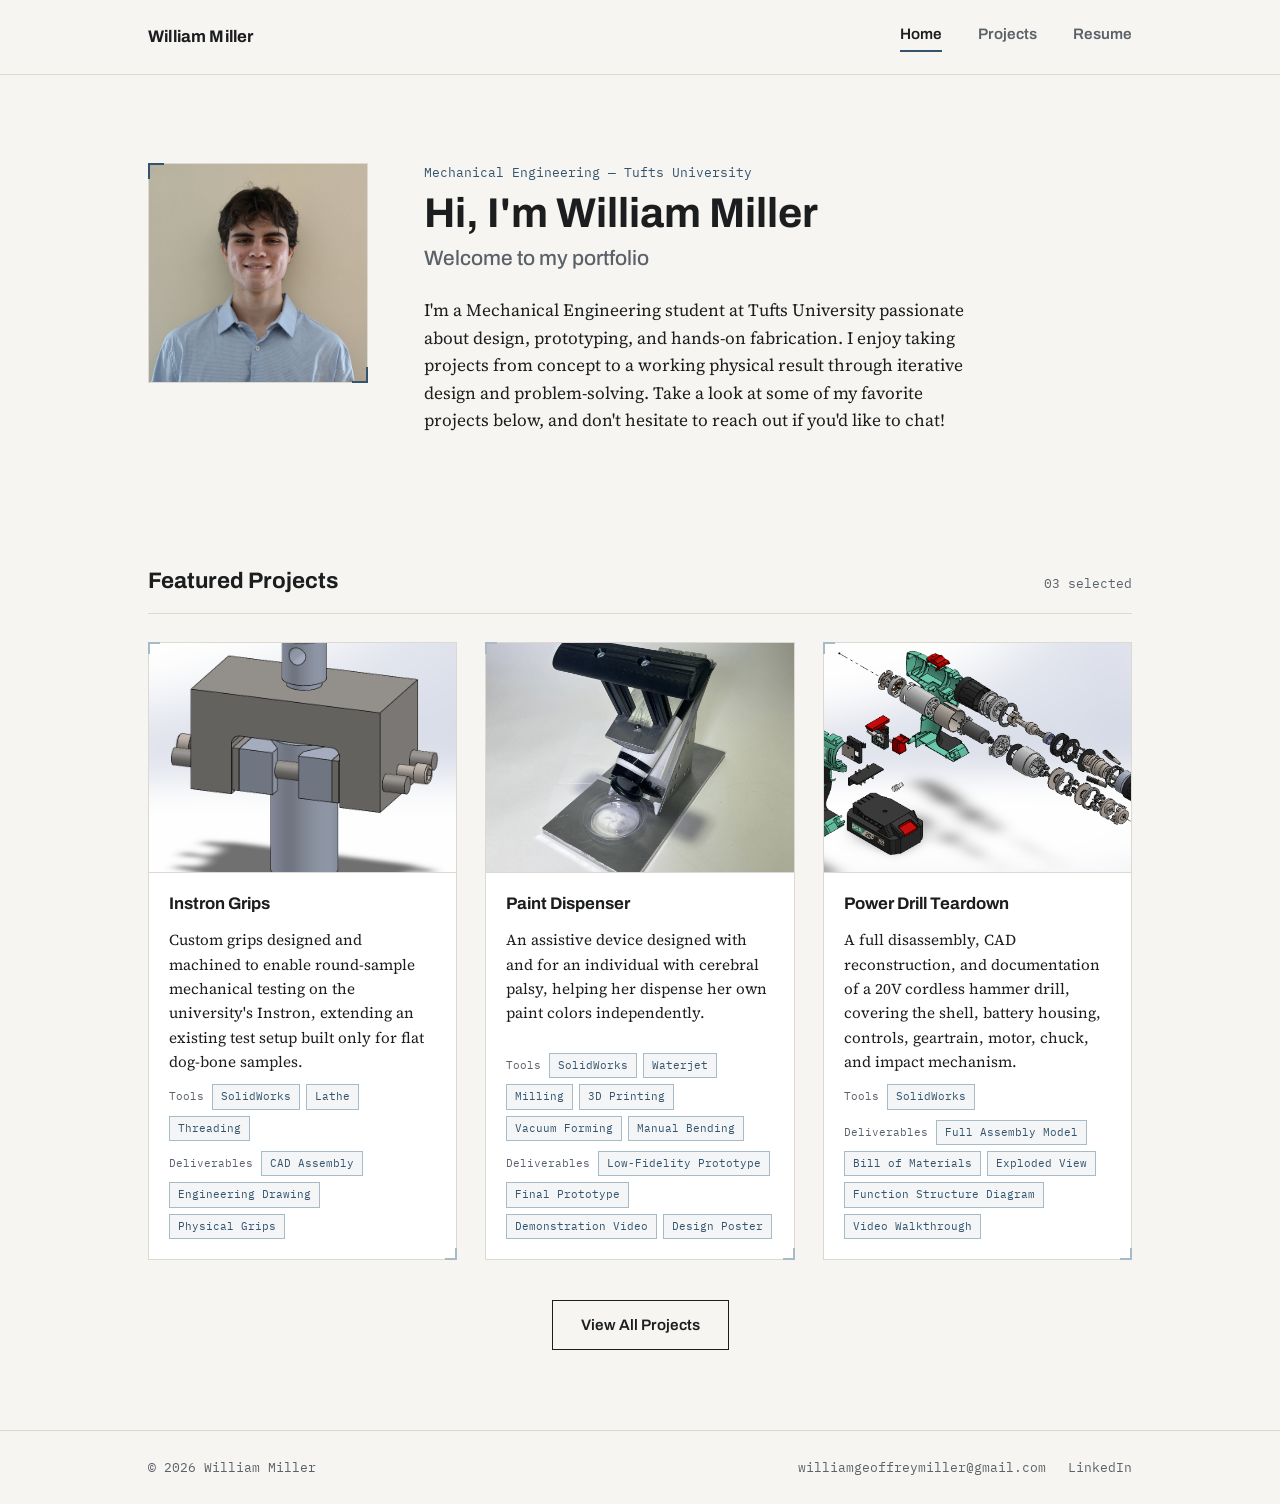
==== index.html @ 383c679b "move repo files to repo root" ====
<!DOCTYPE html>
<html lang="en">
<head>
<meta charset="UTF-8">
<meta name="viewport" content="width=device-width, initial-scale=1.0">
<title>William Miller — Mechanical Engineering Portfolio</title>

<!--
  ============================================================
  FONTS
  Two families, one job each:
  - Archivo (headings, nav, buttons)   — sturdy, geometric, reads like technical lettering
  - Source Serif 4 (body paragraphs)   — warm and easy to read in longer text
  - IBM Plex Mono (small labels/tags)  — used for "Tools" / "Deliverables" tags, so
    they read like callouts on an engineering drawing rather than decorative labels.
  ============================================================
-->
<link rel="preconnect" href="https://fonts.googleapis.com">
<link rel="preconnect" href="https://fonts.gstatic.com" crossorigin>
<link href="https://fonts.googleapis.com/css2?family=Archivo:wght@500;600;700&family=Source+Serif+4:opsz,wght@8..60,400;8..60,500&family=IBM+Plex+Mono:wght@500&display=swap" rel="stylesheet">

<!-- All page styling lives in styles.css, shared by every page on the site.
     Edit colors, fonts, or spacing there and it updates everywhere at once. -->
<link rel="stylesheet" href="styles.css">

</head>
<body>

  <!-- ============================================================
       NAV BAR — same block goes at the top of every page.
       Add class="active" to whichever link matches the current page.
       ============================================================ -->
  <header class="site-nav">
    <div class="wrap">
      <a class="name" href="index.html">William Miller</a>
      <nav>
        <a href="index.html" class="active">Home</a>
        <a href="projects.html">Projects</a>
        <a href="resume.html">Resume</a>
      </nav>
    </div>
  </header>

  <!-- ============================================================
       HERO SECTION
       ============================================================ -->
  <section class="hero">
    <div class="wrap hero-grid">

      <!-- HEADSHOT: replace the .headshot-placeholder div below with
           <img src="images/headshot.jpg" alt="William Miller"> once you
           have a photo, keeping it inside .headshot-box. -->
      <div class="headshot-box">
        <img src="images/site/headshot.jpg" alt="William Miller">
      </div>

      <div class="hero-text">
        <p class="eyebrow">Mechanical Engineering — Tufts University</p>
        <h1>Hi, I'm William Miller</h1>
        <h2>Welcome to my portfolio</h2>
        <p>
          I'm a Mechanical Engineering student at Tufts University passionate about
          design, prototyping, and hands-on fabrication. I enjoy taking projects from
          concept to a working physical result through iterative design and
          problem-solving. Take a look at some of my favorite projects below, and
          don't hesitate to reach out if you'd like to chat!
        </p>
      </div>

    </div>
  </section>

  <!-- ============================================================
       FEATURED PROJECTS
       Order: Instron Grips, Paint Dispenser, Power Drill Teardown.
       Each .card block below is self-contained — copy one to add
       a project, and reuse the exact same .card markup on the
       All Projects page.
       ============================================================ -->
  <section class="section">
    <div class="wrap">

      <div class="section-head">
        <h3>Featured Projects</h3>
        <span class="count">03 selected</span>
      </div>

      <div class="card-grid">

        <!-- CARD: Instron Grips -->
        <a class="card" href="project-instron-grips.html" style="text-decoration:none;">
          <div class="card-image"><img src="images/instron-grips/header-cad-assembly.png" alt="Instron Grips CAD assembly"></div>
          <div class="card-body">
            <h4>Instron Grips</h4>
            <p>Custom grips designed and machined to enable round-sample mechanical testing on the university's Instron, extending an existing test setup built only for flat dog-bone samples.</p>
            <div class="tag-row">
              <span class="tag-label">Tools</span>
              <span class="tag">SolidWorks</span>
              <span class="tag">Lathe</span>
              <span class="tag">Threading</span>
            </div>
            <div class="tag-row">
              <span class="tag-label">Deliverables</span>
              <span class="tag">CAD Assembly</span>
              <span class="tag">Engineering Drawing</span>
              <span class="tag">Physical Grips</span>
            </div>
          </div>
        </a>

        <!-- CARD: Paint Dispenser -->
        <a class="card" href="project-paint-dispenser.html" style="text-decoration:none;">
          <div class="card-image"><img src="images/paint-dispenser/header-final-product.jpg" alt="Assistive Paint Dispenser final product"></div>
          <div class="card-body">
            <h4>Paint Dispenser</h4>
            <p>An assistive device designed with and for an individual with cerebral palsy, helping her dispense her own paint colors independently.</p>
            <div class="tag-row">
              <span class="tag-label">Tools</span>
              <span class="tag">SolidWorks</span>
              <span class="tag">Waterjet</span>
              <span class="tag">Milling</span>
              <span class="tag">3D Printing</span>
              <span class="tag">Vacuum Forming</span>
              <span class="tag">Manual Bending</span>
            </div>
            <div class="tag-row">
              <span class="tag-label">Deliverables</span>
              <span class="tag">Low-Fidelity Prototype</span>
              <span class="tag">Final Prototype</span>
              <span class="tag">Demonstration Video</span>
              <span class="tag">Design Poster</span>
            </div>
          </div>
        </a>

        <!-- CARD: Power Drill Teardown -->
        <a class="card" href="project-power-drill-teardown.html" style="text-decoration:none;">
          <div class="card-image"><img src="images/power-drill-teardown/header-exploded-view-cad.png" alt="Power Drill Teardown exploded CAD view"></div>
          <div class="card-body">
            <h4>Power Drill Teardown</h4>
            <p>A full disassembly, CAD reconstruction, and documentation of a 20V cordless hammer drill, covering the shell, battery housing, controls, geartrain, motor, chuck, and impact mechanism.</p>
            <div class="tag-row">
              <span class="tag-label">Tools</span>
              <span class="tag">SolidWorks</span>
            </div>
            <div class="tag-row">
              <span class="tag-label">Deliverables</span>
              <span class="tag">Full Assembly Model</span>
              <span class="tag">Bill of Materials</span>
              <span class="tag">Exploded View</span>
              <span class="tag">Function Structure Diagram</span>
              <span class="tag">Video Walkthrough</span>
            </div>
          </div>
        </a>

      </div>

      <div class="view-all-wrap">
        <a class="btn" href="projects.html">View All Projects</a>
      </div>

    </div>
  </section>

  <!-- ============================================================
       FOOTER — same block goes at the bottom of every page.
       Update the email address and LinkedIn URL here.
       ============================================================ -->
  <footer class="site-footer">
    <div class="wrap">
      <span style="font-family: var(--font-mono); font-size: 0.82rem; color: var(--slate);">&copy; 2026 William Miller</span>
      <div class="footer-links">
        <a href="mailto:williamgeoffreymiller@gmail.com">williamgeoffreymiller@gmail.com</a>
        <a href="https://www.linkedin.com/in/wgmiller" target="_blank" rel="noopener">LinkedIn</a>
      </div>
    </div>
  </footer>

  <!-- Shared site behavior (currently: click-to-enlarge on photos). -->
  <script src="site.js"></script>

</body>
</html>
---- styles.css ----
/* ============================================================
     DESIGN TOKENS
     Change colors/fonts/spacing here and they update site-wide.
     ============================================================ */
  :root{
    --paper:      #F6F5F1;   /* page background — warm off-white, like drafting paper */
    --card:       #FFFFFF;   /* card / panel background */
    --ink:        #1B1D1F;   /* primary text */
    --slate:      #5B6169;   /* secondary text (captions, meta) */
    --blueprint:  #34546E;   /* single accent color — steel/blueprint blue */
    --blueprint-dim: #A9BAC7;/* blueprint blue, lightened, for hairlines */
    --rule:       #DCD9D0;   /* hairline border color */

    --font-head:  'Archivo', sans-serif;
    --font-body:  'Source Serif 4', serif;
    --font-mono:  'IBM Plex Mono', monospace;

    --max-width:  1080px;
    --gutter:     clamp(20px, 5vw, 48px);
  }

  *{ box-sizing: border-box; }

  html{ scroll-behavior: smooth; }

  body{
    margin: 0;
    background: var(--paper);
    color: var(--ink);
    font-family: var(--font-body);
    font-size: 17px;
    line-height: 1.6;
    -webkit-font-smoothing: antialiased;
  }

  a{ color: inherit; }

  .wrap{
    max-width: var(--max-width);
    margin: 0 auto;
    padding: 0 var(--gutter);
  }

  /* Respect users who've asked for reduced motion */
  @media (prefers-reduced-motion: reduce){
    *{ scroll-behavior: auto !important; transition: none !important; }
  }

  /* ============================================================
     NAV BAR
     Appears on every page. Update the links here if you add
     an About page link later.
     ============================================================ */
  header.site-nav{
    border-bottom: 1px solid var(--rule);
    background: var(--paper);
  }

  .site-nav .wrap{
    display: flex;
    align-items: center;
    justify-content: space-between;
    padding-top: 22px;
    padding-bottom: 22px;
  }

  .site-nav .name{
    font-family: var(--font-head);
    font-weight: 700;
    font-size: 1.05rem;
    letter-spacing: 0.01em;
    text-decoration: none;
  }

  .site-nav nav{
    display: flex;
    gap: clamp(18px, 3vw, 36px);
  }

  .site-nav nav a{
    font-family: var(--font-head);
    font-weight: 600;
    font-size: 0.95rem;
    text-decoration: none;
    color: var(--slate);
    padding-bottom: 4px;
    border-bottom: 2px solid transparent;
  }

  .site-nav nav a:hover,
  .site-nav nav a.active{
    color: var(--ink);
    border-bottom-color: var(--blueprint);
  }

  /* ============================================================
     HERO
     Headshot sits in a bordered "spec box" with drafting-style
     corner marks — a nod to a title block on an engineering
     drawing. Intro text sits below the name/headline, per brief.
     ============================================================ */
  .hero{
    padding: clamp(48px, 8vw, 88px) 0 clamp(40px, 6vw, 72px);
  }

  .hero-grid{
    display: grid;
    grid-template-columns: 220px 1fr;
    gap: clamp(28px, 5vw, 56px);
    align-items: start;
  }

  /* Headshot placeholder box — swap the <img> in for a real photo later.
     See the HTML comment above .headshot-box for exactly what to replace. */
  .headshot-box{
    position: relative;
    width: 220px;
    height: 220px;
    background: var(--card);
    border: 1px solid var(--rule);
  }

  .headshot-box img{
    width: 100%;
    height: 100%;
    object-fit: cover;
    display: block;
  }

  .headshot-placeholder{
    width: 100%;
    height: 100%;
    display: flex;
    flex-direction: column;
    align-items: center;
    justify-content: center;
    gap: 10px;
    color: var(--slate);
  }

  .headshot-placeholder svg{ width: 56px; height: 56px; opacity: 0.5; }

  .headshot-placeholder span{
    font-family: var(--font-mono);
    font-size: 0.7rem;
    letter-spacing: 0.02em;
  }

  /* Corner tick marks — drafting registration marks. Used once, on the
     headshot box, so it stays a memorable detail rather than clutter. */
  .headshot-box::before,
  .headshot-box::after,
  .headshot-box .tick-tr,
  .headshot-box .tick-bl{
    content: "";
    position: absolute;
    width: 14px;
    height: 14px;
    pointer-events: none;
  }
  .headshot-box::before{ /* top-left */
    top: -1px; left: -1px;
    border-top: 2px solid var(--blueprint);
    border-left: 2px solid var(--blueprint);
  }
  .headshot-box::after{ /* bottom-right */
    bottom: -1px; right: -1px;
    border-bottom: 2px solid var(--blueprint);
    border-right: 2px solid var(--blueprint);
  }

  .hero-text .eyebrow{
    font-family: var(--font-mono);
    font-size: 0.8rem;
    color: var(--blueprint);
    margin: 0 0 6px;
  }

  .hero-text h1{
    font-family: var(--font-head);
    font-weight: 700;
    font-size: clamp(1.9rem, 4vw, 2.6rem);
    line-height: 1.15;
    margin: 0 0 4px;
  }

  .hero-text h2{
    font-family: var(--font-head);
    font-weight: 500;
    font-size: clamp(1.1rem, 2.4vw, 1.3rem);
    color: var(--slate);
    margin: 0 0 22px;
  }

  .hero-text p{
    max-width: 62ch;
    font-size: 1.08rem;
    margin: 0;
  }

  /* ============================================================
     FEATURED PROJECTS
     ============================================================ */
  .section{
    padding: clamp(32px, 6vw, 56px) 0;
  }

  .section-head{
    display: flex;
    align-items: baseline;
    justify-content: space-between;
    border-bottom: 1px solid var(--rule);
    padding-bottom: 14px;
    margin-bottom: 28px;
  }

  .section-head h3{
    font-family: var(--font-head);
    font-weight: 700;
    font-size: 1.4rem;
    margin: 0;
  }

  .section-head .count{
    font-family: var(--font-mono);
    font-size: 0.8rem;
    color: var(--slate);
  }

  /* Card grid — same grid/card markup is reused on the All Projects
     page later; just repeat the .card block for each project. */
  .card-grid{
    display: grid;
    grid-template-columns: repeat(3, 1fr);
    gap: 28px;
  }

  .card{
    position: relative;
    background: var(--card);
    border: 1px solid var(--rule);
    display: flex;
    flex-direction: column;
  }

  /* Corner marks repeated on cards, echoing the headshot box */
  .card::before, .card::after{
    content: "";
    position: absolute;
    width: 10px;
    height: 10px;
    pointer-events: none;
  }
  .card::before{ top: -1px; left: -1px; border-top: 2px solid var(--blueprint-dim); border-left: 2px solid var(--blueprint-dim); }
  .card::after{ bottom: -1px; right: -1px; border-bottom: 2px solid var(--blueprint-dim); border-right: 2px solid var(--blueprint-dim); }

  .card:hover::before, .card:hover::after{
    border-color: var(--blueprint);
  }

  .card-image{
    aspect-ratio: 4 / 3;
    background: #EFEDE7;
    display: flex;
    align-items: center;
    justify-content: center;
    border-bottom: 1px solid var(--rule);
    overflow: hidden;
  }

  .card-image img{
    width: 100%;
    height: 100%;
    object-fit: cover;
    display: block;
  }

  .card-image span{
    font-family: var(--font-mono);
    font-size: 0.72rem;
    color: var(--slate);
  }

  .card-body{
    padding: 18px 20px 20px;
    display: flex;
    flex-direction: column;
    gap: 10px;
    flex: 1;
  }

  .card-body h4{
    font-family: var(--font-head);
    font-weight: 700;
    font-size: 1.05rem;
    margin: 0;
  }

  .card-body p{
    font-size: 0.95rem;
    color: var(--ink);
    margin: 0;
    flex: 1;
  }

  /* Tag rows — "Tools" and "Deliverables". Rendered as outlined
     monospace chips, like a materials/spec callout. Sentence-case
     labels (not caps) so they read as content, not template chrome. */
  .tag-row{
    display: flex;
    flex-wrap: wrap;
    gap: 6px;
    align-items: baseline;
  }

  .tag-row .tag-label{
    font-family: var(--font-mono);
    font-size: 0.68rem;
    color: var(--slate);
    margin-right: 2px;
    white-space: nowrap;
  }

  .tag{
    font-family: var(--font-mono);
    font-size: 0.68rem;
    color: var(--blueprint);
    background: rgba(52, 84, 110, 0.06);
    border: 1px solid var(--blueprint-dim);
    padding: 3px 8px;
    line-height: 1.6;
  }

  .view-all-wrap{
    text-align: center;
    margin-top: 40px;
  }

  .btn{
    display: inline-block;
    font-family: var(--font-head);
    font-weight: 600;
    font-size: 0.95rem;
    text-decoration: none;
    color: var(--ink);
    border: 1px solid var(--ink);
    padding: 12px 28px;
  }

  .btn:hover{
    background: var(--ink);
    color: var(--paper);
  }

  /* "Coming soon" badge — for cards on the All Projects page that don't
     have a built page to link to yet (see .card.card--pending below). */
  .card--pending{
    cursor: default;
  }

  .card--pending .card-image{
    opacity: 0.6;
  }

  .coming-soon-badge{
    display: inline-block;
    font-family: var(--font-mono);
    font-size: 0.68rem;
    color: var(--slate);
    border: 1px solid var(--rule);
    padding: 2px 8px;
    margin-bottom: 4px;
  }

  /* ============================================================
     FOOTER
     Appears on every page. Update email / LinkedIn URL here.
     ============================================================ */
  footer.site-footer{
    border-top: 1px solid var(--rule);
    margin-top: 24px;
  }

  footer.site-footer .wrap{
    padding: 26px var(--gutter);
    display: flex;
    flex-wrap: wrap;
    gap: 16px 32px;
    align-items: center;
    justify-content: space-between;
  }

  footer.site-footer a{
    font-family: var(--font-mono);
    font-size: 0.82rem;
    color: var(--slate);
    text-decoration: none;
  }

  footer.site-footer a:hover{ color: var(--blueprint); }

  footer.site-footer .footer-links{
    display: flex;
    gap: 22px;
  }

  /* ============================================================
     RESPONSIVE
     ============================================================ */
  @media (max-width: 860px){
    .card-grid{ grid-template-columns: repeat(2, 1fr); }
  }

  @media (max-width: 640px){
    .hero-grid{ grid-template-columns: 1fr; }
    .headshot-box{ width: 160px; height: 160px; }
    .card-grid{ grid-template-columns: 1fr; }
    .site-nav .wrap{ flex-direction: column; align-items: flex-start; gap: 12px; }
  }

  /* Visible keyboard focus for accessibility */
  a:focus-visible, .btn:focus-visible{
    outline: 2px solid var(--blueprint);
    outline-offset: 2px;
  }

  /* ============================================================
     PROJECT PAGE — HEADER BLOCK
     Title, context line, description, a side-box image, and the
     tools/deliverables tags. This block's layout stays identical
     across every project; only the text and image change.
     ============================================================ */
  .project-header{
    padding: clamp(48px, 8vw, 88px) 0 clamp(40px, 6vw, 72px);
    border-bottom: 1px solid var(--rule);
  }

  /* Same column pattern as the homepage hero (.hero-grid): a fixed-width
     image on the left, flexible text on the right. Put the .side-box
     element FIRST in the HTML so the order matches the hero exactly. */
  .project-header-grid{
    display: flex;
    flex-wrap: wrap;
    gap: clamp(28px, 5vw, 56px);
    align-items: flex-start;
  }

  .project-header-grid .side-box{
    flex: 0 0 300px;
    width: 300px;
    height: 300px;
    aspect-ratio: auto; /* fixed height below, matching the headshot box exactly */
  }

  .project-header-grid .header-text{
    flex: 1 1 360px;
    min-width: 280px;
  }

  .project-header .eyebrow{
    font-family: var(--font-mono);
    font-size: 0.8rem;
    color: var(--blueprint);
    margin: 0 0 10px;
  }

  .project-header h1{
    font-family: var(--font-head);
    font-weight: 700;
    font-size: clamp(1.7rem, 3.6vw, 2.3rem);
    line-height: 1.2;
    margin: 0 0 14px;
  }

  .project-header .description{
    font-size: 1.05rem;
    max-width: 62ch;
    margin: 0 0 22px;
  }

  /* Side-box image — same corner-mark treatment as the homepage
     headshot box, so the drafting motif carries across pages. */
  .side-box{
    position: relative;
    width: 100%;
    aspect-ratio: 4 / 3;
    background: var(--card);
    border: 1px solid var(--rule);
  }

  .side-box::before, .side-box::after{
    content: "";
    position: absolute;
    width: 14px;
    height: 14px;
    pointer-events: none;
  }
  .side-box::before{ top: -1px; left: -1px; border-top: 2px solid var(--blueprint); border-left: 2px solid var(--blueprint); }
  .side-box::after{ bottom: -1px; right: -1px; border-bottom: 2px solid var(--blueprint); border-right: 2px solid var(--blueprint); }

  .side-box img{
    width: 100%;
    height: 100%;
    object-fit: cover;
    display: block;
  }

  .side-box .placeholder{
    width: 100%;
    height: 100%;
    display: flex;
    align-items: center;
    justify-content: center;
    font-family: var(--font-mono);
    font-size: 0.72rem;
    color: var(--slate);
    text-align: center;
    padding: 12px;
  }

  /* ============================================================
     PROJECT PAGE — BODY SECTIONS
     One .project-section per header (Project Overview, Engineering
     Approach, Design Iteration, Key Challenges, Final Outcome).
     Delete a whole .project-section block for projects that omit
     that section (e.g. no separate Final Outcome).
     ============================================================ */
  .project-section{
    padding: clamp(32px, 5vw, 48px) 0;
    border-bottom: 1px solid var(--rule);
  }

  .project-section:last-of-type{
    border-bottom: none;
  }

  .project-section h3{
    font-family: var(--font-head);
    font-weight: 700;
    font-size: 1.3rem;
    margin: 0 0 18px;
  }

  .project-section p{
    max-width: 72ch;
    font-size: 1.1rem;
    line-height: 1.65;
    margin: 0 0 16px;
  }

  .project-section p:last-child{
    margin-bottom: 0;
  }

  /* Image block — repeat this element as many times as a section
     needs. Works for 1 image or several; each one is independent,
     so uneven media counts between sections are expected. */
  .media-grid{
    display: grid;
    grid-template-columns: repeat(auto-fit, minmax(240px, 1fr));
    gap: 18px;
    margin: 22px 0;
    align-items: start; /* don't stretch shorter figures to match taller neighbors */
  }

  .media-block{
    position: relative;
    background: var(--card);
    border: 1px solid var(--rule);
  }

  .media-block::before, .media-block::after{
    content: "";
    position: absolute;
    width: 10px;
    height: 10px;
    pointer-events: none;
  }
  .media-block::before{ top: -1px; left: -1px; border-top: 2px solid var(--blueprint-dim); border-left: 2px solid var(--blueprint-dim); }
  .media-block::after{ bottom: -1px; right: -1px; border-bottom: 2px solid var(--blueprint-dim); border-right: 2px solid var(--blueprint-dim); }

  .media-block img,
  .media-block video{
    width: 100%;
    height: auto;
    display: block;
  }

  .media-block .placeholder{
    width: 100%;
    aspect-ratio: 4 / 3;
    display: flex;
    align-items: center;
    justify-content: center;
    text-align: center;
    padding: 10px;
    font-family: var(--font-mono);
    font-size: 0.7rem;
    color: var(--slate);
  }

  .media-block figcaption{
    font-family: var(--font-mono);
    font-size: 0.7rem;
    color: var(--slate);
    padding: 8px 10px;
    border-top: 1px solid var(--rule);
  }

  /* SIZE MODIFIER: add class="media-block media-block--small" to any
     figure to shrink just that one image instead of letting it fill
     its grid column. Useful for a closing/detail shot that doesn't
     need to be as prominent as the others in its row. */
  .media-block--small{
    max-width: 260px;
    justify-self: start;
  }

  /* MEDIUM: a middle ground between --small and full width — useful for
     a single image in its own row that shouldn't stretch edge to edge
     but also shouldn't be as tiny as --small. */
  .media-block--medium{
    max-width: 640px;
    justify-self: start;
  }

  /* GRID SIZE MODIFIERS: add to the .media-grid wrapper itself (not
     the individual figures) to change how large every image in that
     group appears. --compact fits more, smaller images per row;
     --large fits fewer, bigger images per row (often wrapping a
     3-image group into 2 rows instead of 1). */
  .media-grid--compact{
    grid-template-columns: repeat(auto-fit, minmax(160px, 220px));
  }

  .media-grid--large{
    grid-template-columns: repeat(auto-fit, minmax(320px, 1fr));
  }

  /* SINGLE: for a lone image that should match the size of one tile in
     a multi-image sequence (like the 4-across waterjet group) rather
     than stretching full-width with empty space beside it. Shrinks the
     whole row down to one tile's width instead of resizing the image
     inside a full-width row. */
  .media-grid--single{
    max-width: 380px;
  }

  /* Video block — same visual treatment as a media-block, but sized
     wider by default since video usually reads better large.
     Use for demo videos / walkthroughs. Swap the <video> src, or
     replace with an <iframe> for a YouTube/Vimeo embed. */
  .video-block{
    grid-column: 1 / -1;
  }

  .video-block.media-block--small{
    grid-column: auto; /* small modifier wins: don't force full width */
  }

  .video-block video,
  .video-block iframe{
    width: 100%;
    aspect-ratio: 16 / 9;
    display: block;
    border: none;
  }

  /* Skills Demonstrated — short phrase list, rendered as the same
     outlined monospace tag used elsewhere on the site, so it reads
     as consistent with the Tools/Deliverables tags on cards. */
  .skills-list{
    display: flex;
    flex-wrap: wrap;
    gap: 8px;
  }

  /* ============================================================
     PROJECT PAGE — RESPONSIVE
     ============================================================ */
  @media (max-width: 720px){
    .project-header-grid .side-box{
      width: 160px;
      height: 160px;
      flex-basis: 160px;
    }
  }

  /* ============================================================
     LIGHTBOX (click-to-enlarge)
     Works site-wide on the headshot, header/side-box image, and
     any photo inside a .media-block. Behavior lives in site.js —
     this just styles the full-screen overlay it creates.
     ============================================================ */
  .lightbox-overlay{
    position: fixed;
    inset: 0;
    background: rgba(17, 18, 19, 0.92);
    display: flex;
    align-items: center;
    justify-content: center;
    padding: 32px;
    opacity: 0;
    visibility: hidden;
    transition: opacity 0.15s ease;
    z-index: 1000;
  }

  .lightbox-overlay.active{
    opacity: 1;
    visibility: visible;
  }

  .lightbox-overlay img{
    max-width: 92vw;
    max-height: 92vh;
    box-shadow: 0 12px 40px rgba(0, 0, 0, 0.5);
  }

  .lightbox-overlay .lightbox-close{
    position: absolute;
    top: 20px;
    right: 24px;
    font-family: var(--font-mono);
    font-size: 0.85rem;
    color: #fff;
    background: none;
    border: 1px solid rgba(255,255,255,0.4);
    padding: 6px 12px;
    cursor: pointer;
  }

  .lightbox-overlay .lightbox-close:hover{
    border-color: #fff;
  }

  /* Any image the lightbox can open shows a zoom cursor as a hint */
  .side-box img,
  .headshot-box img,
  .media-block img{
    cursor: zoom-in;
  }

  /* ============================================================
     PAGE HEADER
     A simple title block for pages that are just "a heading and
     content" — Resume, All Projects, About. Same spacing as the
     homepage hero and project header, so the top of every page
     feels consistent site-wide.
     ============================================================ */
  .page-header{
    padding: clamp(48px, 8vw, 88px) 0 clamp(28px, 4vw, 40px);
    border-bottom: 1px solid var(--rule);
  }

  .page-header h1{
    font-family: var(--font-head);
    font-weight: 700;
    font-size: clamp(1.9rem, 4vw, 2.6rem);
    margin: 0 0 10px;
  }

  .page-header p{
    max-width: 62ch;
    font-size: 1.05rem;
    color: var(--slate);
    margin: 0;
  }

  /* ============================================================
     RESUME PAGE
     ============================================================ */
  .resume-actions{
    display: flex;
    flex-wrap: wrap;
    gap: 14px;
    margin: 0 0 32px;
  }

  .resume-viewer{
    width: 100%;
    height: 85vh;
    min-height: 500px;
    background: var(--card);
    border: 1px solid var(--rule);
  }

  .resume-viewer iframe{
    width: 100%;
    height: 100%;
    border: none;
    display: block;
  }

  .resume-fallback{
    padding: 40px;
    text-align: center;
    font-family: var(--font-mono);
    font-size: 0.85rem;
    color: var(--slate);
  }
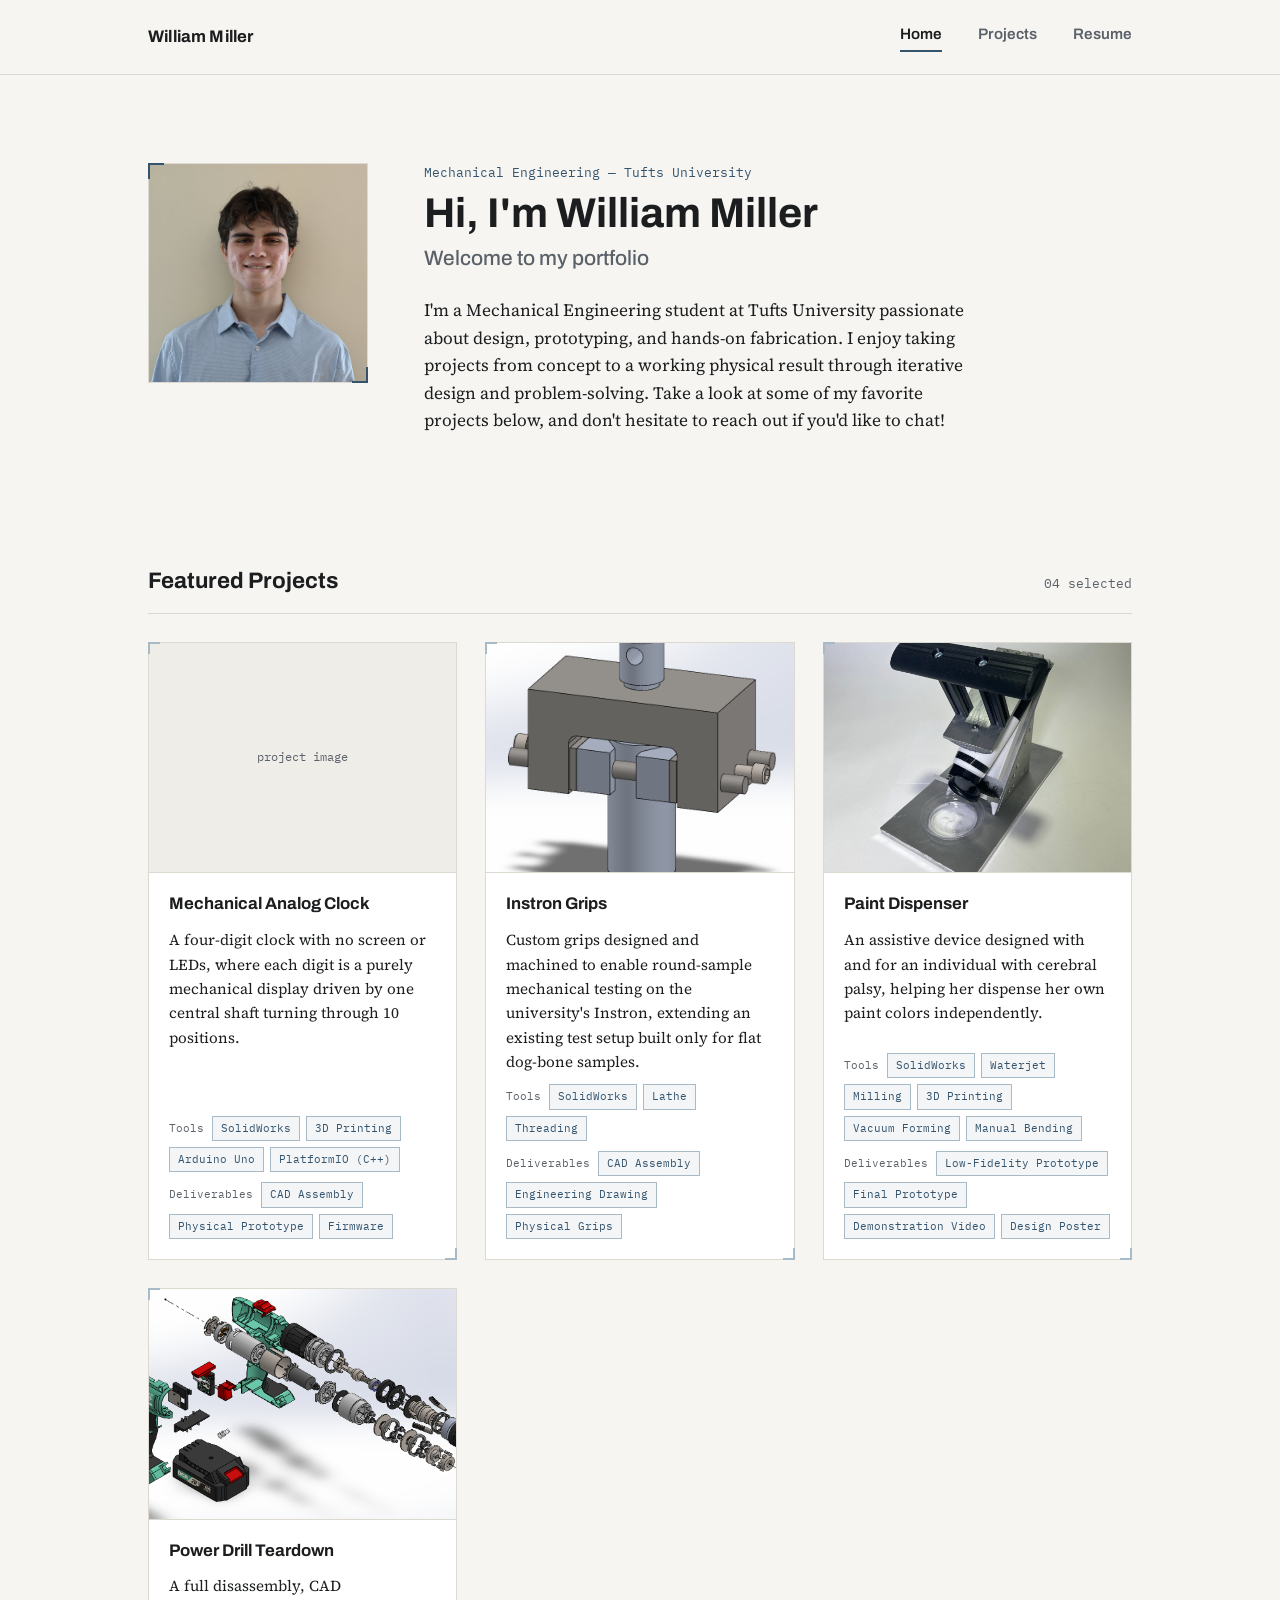
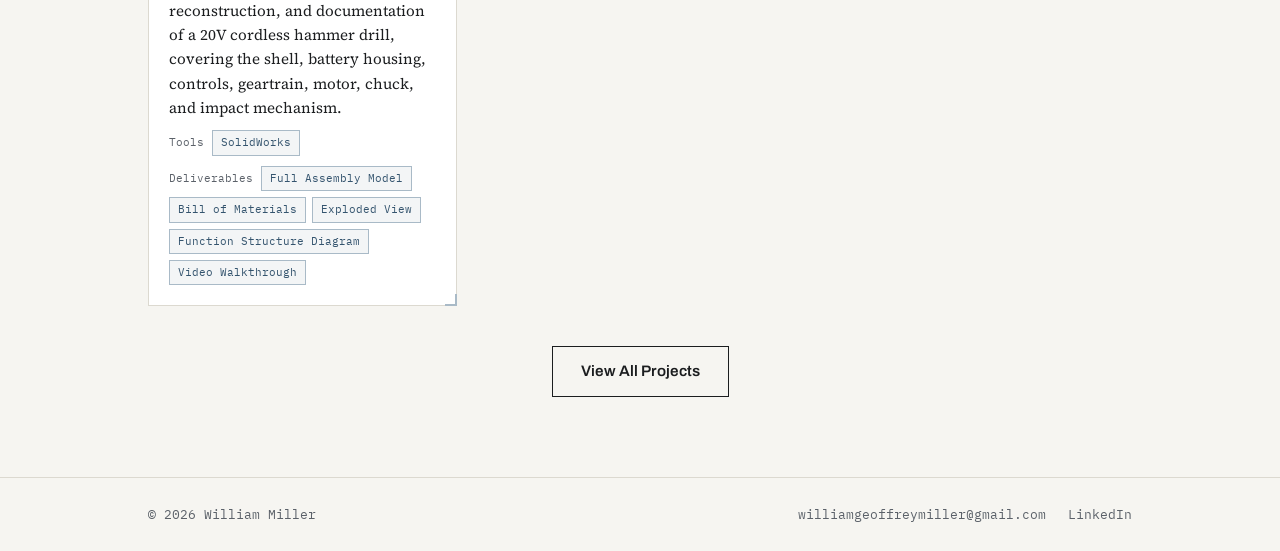
==== commit 0d9df22e: "new clock project" ====
--- a/index.html
+++ b/index.html
@@ -72,7 +72,7 @@
 
   <!-- ============================================================
        FEATURED PROJECTS
-       Order: Instron Grips, Paint Dispenser, Power Drill Teardown.
+       Order: Analog Clock, Instron Grips, Paint Dispenser, Power Drill Teardown.
        Each .card block below is self-contained — copy one to add
        a project, and reuse the exact same .card markup on the
        All Projects page.
@@ -82,10 +82,32 @@
 
       <div class="section-head">
         <h3>Featured Projects</h3>
-        <span class="count">03 selected</span>
+        <span class="count">04 selected</span>
       </div>
 
       <div class="card-grid">
+
+        <!-- CARD: Analog Seven-Segment Clock -->
+        <a class="card" href="project-analog-clock.html" style="text-decoration:none;">
+          <div class="card-image"><span>project image</span></div>
+          <div class="card-body">
+            <h4>Mechanical Analog Clock</h4>
+            <p>A four-digit clock with no screen or LEDs, where each digit is a purely mechanical display driven by one central shaft turning through 10 positions.</p>
+            <div class="tag-row">
+              <span class="tag-label">Tools</span>
+              <span class="tag">SolidWorks</span>
+              <span class="tag">3D Printing</span>
+              <span class="tag">Arduino Uno</span>
+              <span class="tag">PlatformIO (C++)</span>
+            </div>
+            <div class="tag-row">
+              <span class="tag-label">Deliverables</span>
+              <span class="tag">CAD Assembly</span>
+              <span class="tag">Physical Prototype</span>
+              <span class="tag">Firmware</span>
+            </div>
+          </div>
+        </a>
 
         <!-- CARD: Instron Grips -->
         <a class="card" href="project-instron-grips.html" style="text-decoration:none;">
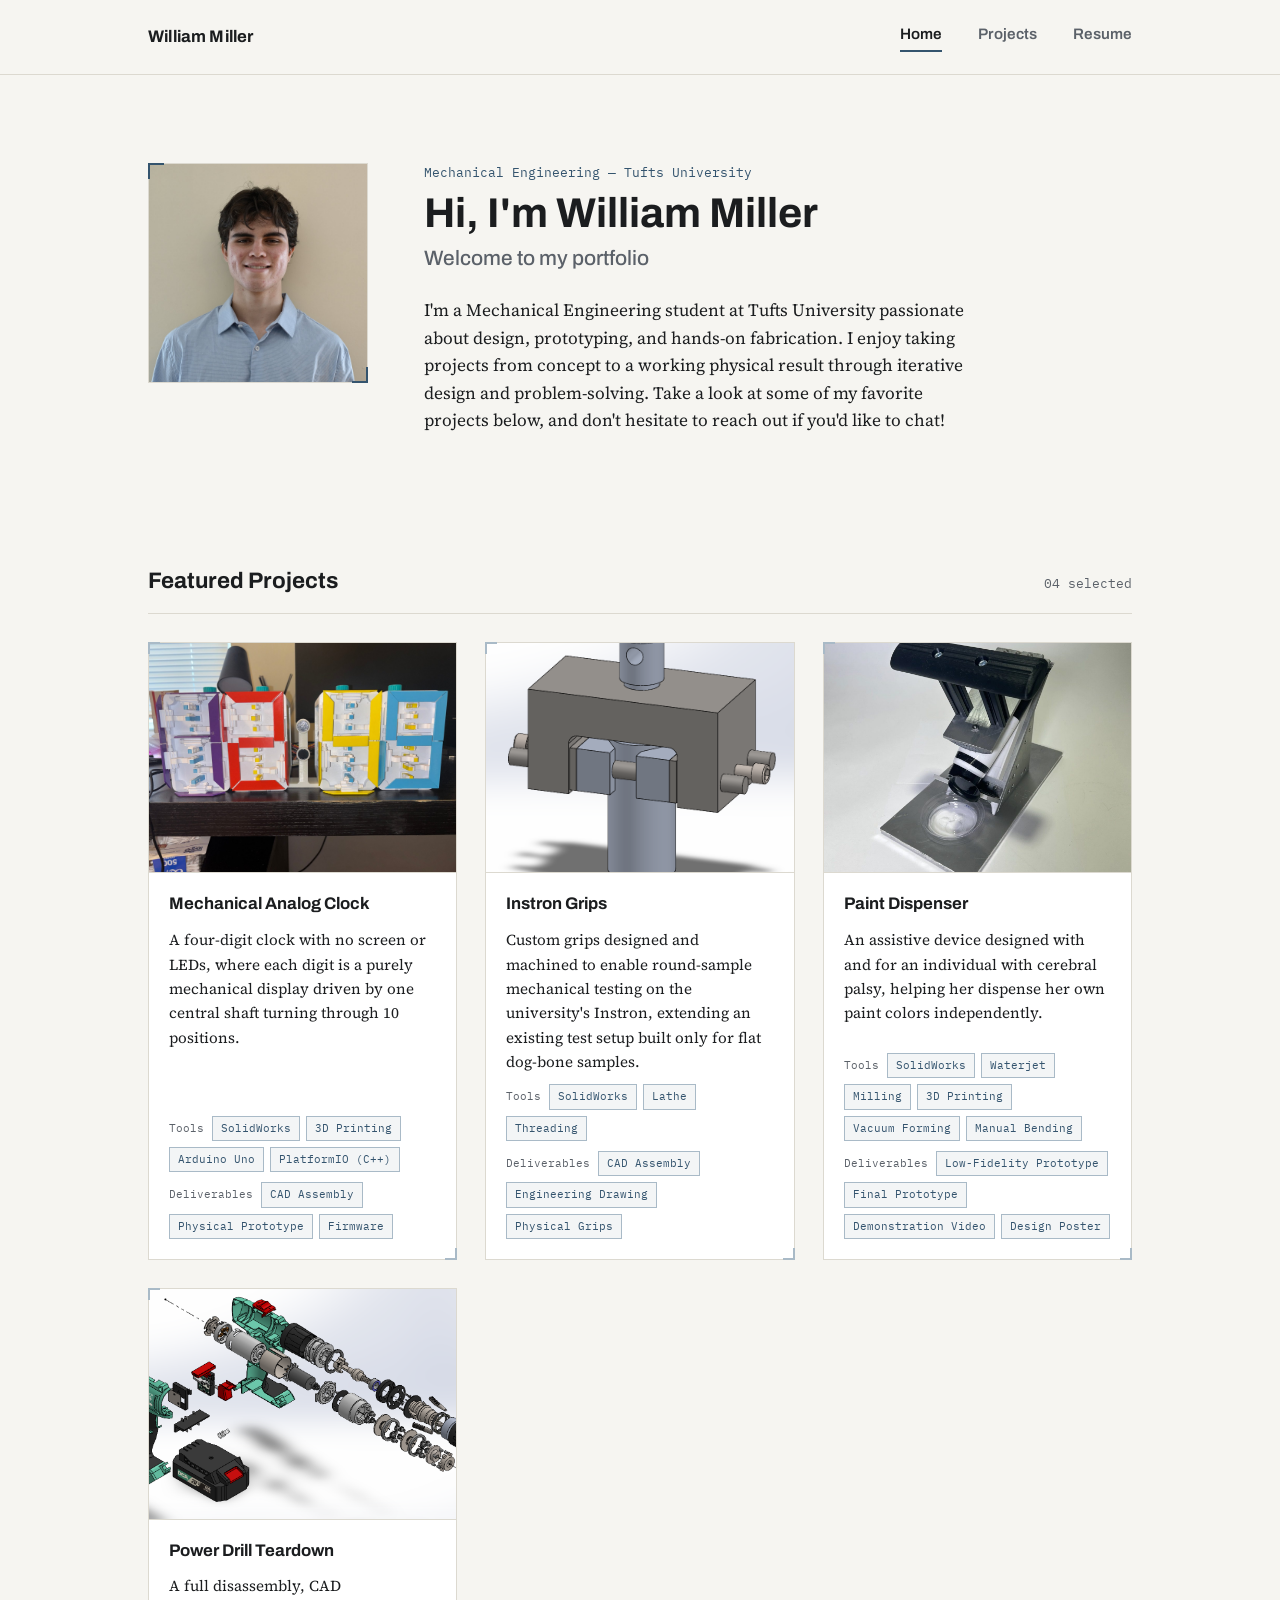
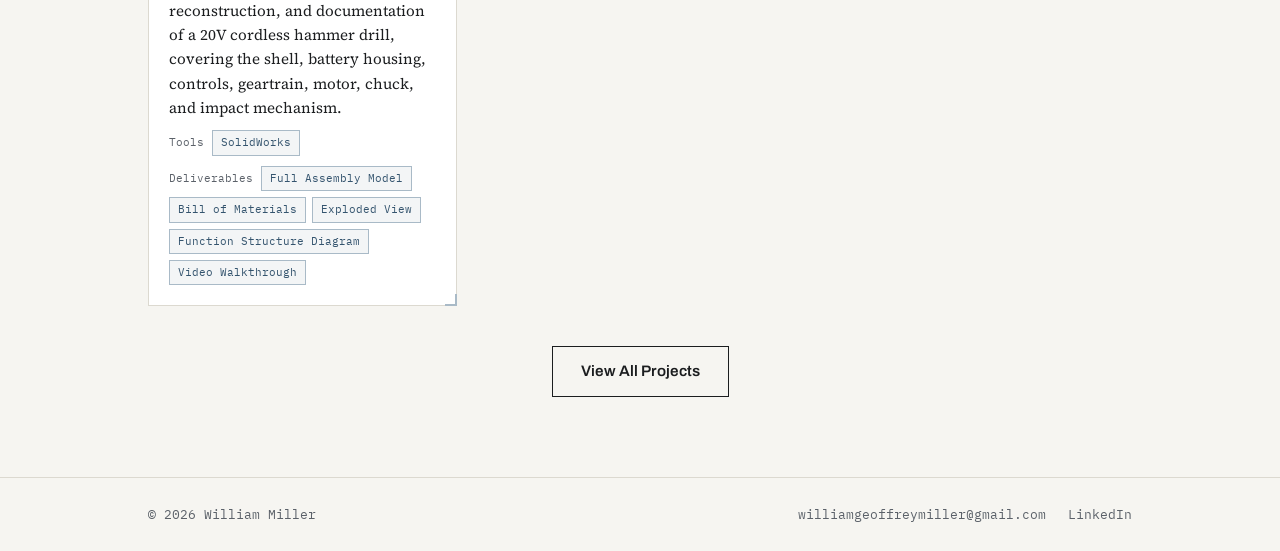
==== commit 30275dfe: "adding clock images" ====
--- a/index.html
+++ b/index.html
@@ -89,7 +89,7 @@
 
         <!-- CARD: Analog Seven-Segment Clock -->
         <a class="card" href="project-analog-clock.html" style="text-decoration:none;">
-          <div class="card-image"><span>project image</span></div>
+          <div class="card-image"><img src="images/analog-clock/header-finished-clock.jpg" alt="Finished mechanical clock"></div>
           <div class="card-body">
             <h4>Mechanical Analog Clock</h4>
             <p>A four-digit clock with no screen or LEDs, where each digit is a purely mechanical display driven by one central shaft turning through 10 positions.</p>
